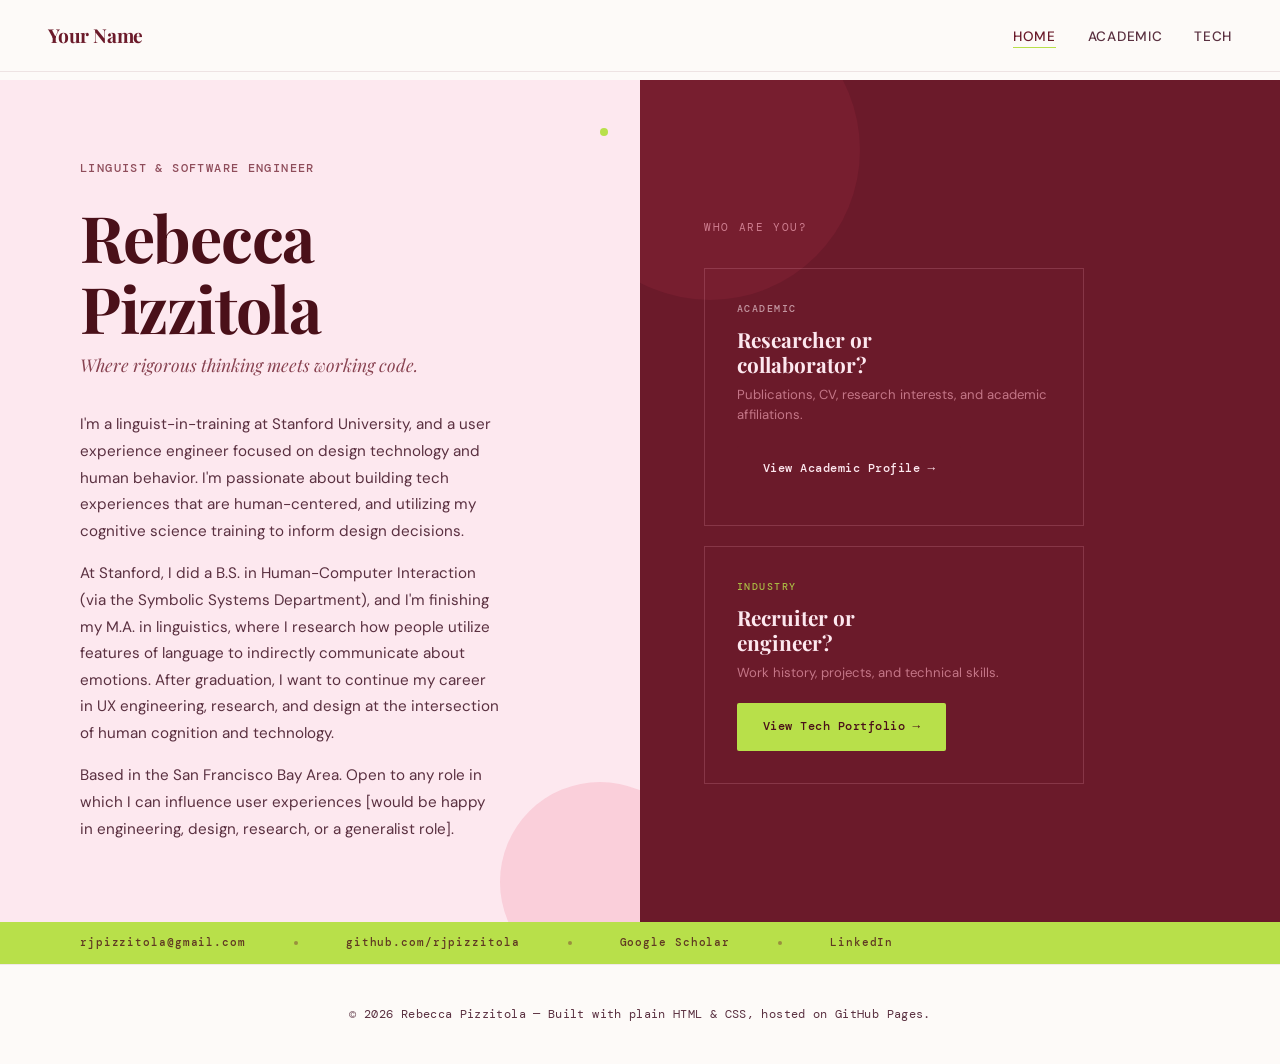
==== index.html @ 786dcca0 "building wesbite" ====
<!doctype html>
<html lang="en">
  <head>
    <meta charset="UTF-8" />
    <meta name="viewport" content="width=device-width, initial-scale=1.0" />
    <title>Rebecca Pizzitola</title>
    <link rel="stylesheet" href="style.css" />
    <style>
      /* ---- HERO ---- */
      .hero {
        min-height: 100vh;
        display: grid;
        grid-template-columns: 1fr 1fr;
        padding-top: 5rem;
      }

      .hero-left {
        background: var(--pink-light);
        display: flex;
        flex-direction: column;
        justify-content: center;
        padding: 5rem 4rem 5rem 5rem;
        position: relative;
        overflow: hidden;
      }

      .hero-left::after {
        content: "";
        position: absolute;
        bottom: -60px;
        right: -60px;
        width: 200px;
        height: 200px;
        background: var(--pink);
        border-radius: 50%;
        opacity: 0.4;
      }

      .hero-left::before {
        content: "";
        position: absolute;
        top: 3rem;
        right: 2rem;
        width: 8px;
        height: 8px;
        background: var(--lime);
        border-radius: 50%;
      }

      .hero-eyebrow {
        font-family: "DM Mono", monospace;
        font-size: 0.72rem;
        font-weight: 500;
        letter-spacing: 0.12em;
        text-transform: uppercase;
        color: var(--maroon);
        margin-bottom: 1.5rem;
        opacity: 0.75;
      }

      .hero-name {
        font-family: "Playfair Display", serif;
        font-size: clamp(2.8rem, 5vw, 4.2rem);
        font-weight: 700;
        color: var(--maroon-dark);
        line-height: 1.1;
        margin-bottom: 0.5rem;
        letter-spacing: -0.02em;
      }

      .hero-tagline {
        font-family: "Playfair Display", serif;
        font-style: italic;
        font-size: 1.1rem;
        color: var(--maroon);
        margin-bottom: 2rem;
        opacity: 0.8;
      }

      .hero-about {
        font-size: 0.95rem;
        line-height: 1.75;
        color: var(--text-muted);
        max-width: 420px;
        position: relative;
        z-index: 1;
      }

      .hero-about p + p {
        margin-top: 1rem;
      }

      /* ---- FORK PANEL ---- */
      .hero-right {
        background: var(--maroon);
        display: flex;
        flex-direction: column;
        justify-content: center;
        align-items: flex-start;
        padding: 5rem 5rem 5rem 4rem;
        gap: 0;
        position: relative;
        overflow: hidden;
      }

      .hero-right::before {
        content: "";
        position: absolute;
        top: -80px;
        left: -80px;
        width: 300px;
        height: 300px;
        background: var(--maroon-light);
        border-radius: 50%;
        opacity: 0.4;
      }

      .fork-heading {
        font-family: "DM Mono", monospace;
        font-size: 0.68rem;
        letter-spacing: 0.15em;
        text-transform: uppercase;
        color: var(--pink);
        opacity: 0.7;
        margin-bottom: 2rem;
        position: relative;
        z-index: 1;
      }

      .fork-card {
        position: relative;
        z-index: 1;
        width: 100%;
        max-width: 380px;
        padding: 2rem;
        border: 1px solid rgba(244, 167, 185, 0.2);
        margin-bottom: 1.25rem;
        transition:
          border-color 0.2s,
          background 0.2s;
      }

      .fork-card:last-of-type {
        margin-bottom: 0;
      }

      .fork-card:hover {
        border-color: rgba(244, 167, 185, 0.5);
        background: rgba(244, 167, 185, 0.05);
      }

      .fork-card-label {
        font-family: "DM Mono", monospace;
        font-size: 0.65rem;
        font-weight: 500;
        letter-spacing: 0.14em;
        text-transform: uppercase;
        margin-bottom: 0.6rem;
      }

      .fork-card-label.academic {
        color: var(--pink-light);
        opacity: 0.6;
      }

      .fork-card-label.tech {
        color: var(--lime);
        opacity: 0.8;
      }

      .fork-card-title {
        font-family: "Playfair Display", serif;
        font-size: 1.3rem;
        font-weight: 700;
        color: var(--pink-light);
        margin-bottom: 0.5rem;
        line-height: 1.2;
      }

      .fork-card-desc {
        font-size: 0.82rem;
        color: var(--pink);
        opacity: 0.65;
        margin-bottom: 1.25rem;
        line-height: 1.55;
      }

      /* ---- BOTTOM STRIP ---- */
      .strip {
        background: var(--lime);
        padding: 0.75rem 5rem;
        display: flex;
        align-items: center;
        gap: 3rem;
        overflow: hidden;
      }

      .strip-item {
        font-family: "DM Mono", monospace;
        font-size: 0.7rem;
        font-weight: 500;
        letter-spacing: 0.08em;
        color: var(--maroon-dark);
        white-space: nowrap;
        text-decoration: none;
        opacity: 0.8;
      }

      .strip-dot {
        width: 4px;
        height: 4px;
        background: var(--maroon);
        border-radius: 50%;
        opacity: 0.4;
        flex-shrink: 0;
      }
    </style>
  </head>
  <body>
    <nav>
      <a href="index.html" class="wordmark">Your Name</a>
      <ul class="nav-links">
        <li><a href="index.html" class="active">Home</a></li>
        <li><a href="academic.html">Academic</a></li>
        <li><a href="tech.html">Tech</a></li>
      </ul>
    </nav>

    <main>
      <section class="hero">
        <!-- LEFT: About -->
        <div class="hero-left">
          <p class="hero-eyebrow">Linguist &amp; Software Engineer</p>
          <h1 class="hero-name">Rebecca<br />Pizzitola</h1>
          <p class="hero-tagline">
            Where rigorous thinking meets working code.
          </p>
          <div class="hero-about">
            <p>
              I'm a linguist-in-training at Stanford University, and a user
              experience engineer focused on design technology and human
              behavior. I'm passionate about building tech experiences that are
              human-centered, and utilizing my cognitive science training to
              inform design decisions.
            </p>
            <p>
              At Stanford, I did a B.S. in Human-Computer Interaction (via the
              Symbolic Systems Department), and I'm finishing my M.A. in
              linguistics, where I research how people utilize features of
              language to indirectly communicate about emotions. After
              graduation, I want to continue my career in UX engineering,
              research, and design at the intersection of human cognition and
              technology.
            </p>
            <p>
              Based in the San Francisco Bay Area. Open to any role in which I
              can influence user experiences [would be happy in engineering,
              design, research, or a generalist role].
            </p>
          </div>
        </div>

        <!-- RIGHT: Forks -->
        <div class="hero-right">
          <p class="fork-heading">Who are you?</p>

          <!-- Academic Fork -->
          <div class="fork-card">
            <p class="fork-card-label academic">Academic</p>
            <h2 class="fork-card-title">Researcher or<br />collaborator?</h2>
            <p class="fork-card-desc">
              Publications, CV, research interests, and academic affiliations.
            </p>
            <a href="academic.html" class="btn-fork btn-fork-academic">
              View Academic Profile →
            </a>
          </div>

          <!-- Tech Fork -->
          <div class="fork-card">
            <p class="fork-card-label tech">Industry</p>
            <h2 class="fork-card-title">Recruiter or<br />engineer?</h2>
            <p class="fork-card-desc">
              Work history, projects, and technical skills.
            </p>
            <a href="tech.html" class="btn-fork btn-fork-tech">
              View Tech Portfolio →
            </a>
          </div>
        </div>
      </section>

      <!-- Lime strip with quick links / social -->
      <div class="strip">
        <a href="mailto:rjpizzitola@gmail.com" class="strip-item"
          >rjpizzitola@gmail.com</a
        >
        <div class="strip-dot"></div>
        <a
          href="https://github.com/rjpizzitola"
          class="strip-item"
          target="_blank"
          >github.com/rjpizzitola</a
        >
        <div class="strip-dot"></div>
        <a
          href="https://scholar.google.com/citations?user=XNNVK7IAAAAJ&hl=en&oi=ao"
          class="strip-item"
          target="_blank"
          >Google Scholar</a
        >
        <div class="strip-dot"></div>
        <a
          href="https://linkedin.com/in/rebecca-j-pizzitola"
          class="strip-item"
          target="_blank"
          >LinkedIn</a
        >
      </div>
    </main>

    <footer>
      &copy; 2026 Rebecca Pizzitola — Built with plain HTML &amp; CSS, hosted on
      GitHub Pages.
    </footer>
  </body>
</html>
---- style.css ----
@import url('https://fonts.googleapis.com/css2?family=Playfair+Display:ital,wght@0,400;0,700;1,400&family=DM+Mono:wght@400;500&family=DM+Sans:wght@300;400;500&display=swap');

:root {
  --pink: #f4a7b9;
  --pink-light: #fde8ef;
  --pink-mid: #e8789a;
  --maroon: #6b1a2a;
  --maroon-light: #8b2438;
  --maroon-dark: #4a1019;
  --lime: #b8e04a;
  --lime-dark: #8ab52e;
  --lime-light: #ddf07a;
  --white: #fdfaf8;
  --off-white: #f7f2ee;
  --text: #1a0a0e;
  --text-muted: #5a3040;
}

* {
  margin: 0;
  padding: 0;
  box-sizing: border-box;
}

html {
  scroll-behavior: smooth;
}

body {
  font-family: 'DM Sans', sans-serif;
  background: var(--white);
  color: var(--text);
  font-size: 16px;
  line-height: 1.6;
}

/* ---- SHARED NAV ---- */
nav {
  position: fixed;
  top: 0;
  left: 0;
  right: 0;
  z-index: 100;
  display: flex;
  align-items: center;
  justify-content: space-between;
  padding: 1.25rem 3rem;
  background: rgba(253, 250, 248, 0.92);
  backdrop-filter: blur(8px);
  border-bottom: 1px solid rgba(107, 26, 42, 0.1);
}

nav .wordmark {
  font-family: 'Playfair Display', serif;
  font-size: 1.2rem;
  font-weight: 700;
  color: var(--maroon);
  text-decoration: none;
  letter-spacing: -0.01em;
}

nav .nav-links {
  display: flex;
  gap: 2rem;
  list-style: none;
}

nav .nav-links a {
  font-size: 0.85rem;
  font-weight: 500;
  text-decoration: none;
  color: var(--text-muted);
  letter-spacing: 0.05em;
  text-transform: uppercase;
  transition: color 0.2s;
}

nav .nav-links a:hover {
  color: var(--maroon);
}

nav .nav-links a.active {
  color: var(--maroon);
  border-bottom: 1.5px solid var(--lime);
  padding-bottom: 2px;
}

/* ---- FORK BUTTONS ---- */
.btn-fork {
  display: inline-flex;
  align-items: center;
  gap: 0.6rem;
  padding: 0.85rem 1.6rem;
  border-radius: 2px;
  font-family: 'DM Mono', monospace;
  font-size: 0.78rem;
  font-weight: 500;
  letter-spacing: 0.04em;
  text-decoration: none;
  transition: all 0.2s ease;
  cursor: pointer;
  border: none;
}

.btn-fork-academic {
  background: var(--maroon);
  color: var(--pink-light);
}

.btn-fork-academic:hover {
  background: var(--maroon-dark);
  transform: translateY(-2px);
  box-shadow: 0 4px 16px rgba(107, 26, 42, 0.25);
}

.btn-fork-tech {
  background: var(--lime);
  color: var(--maroon-dark);
}

.btn-fork-tech:hover {
  background: var(--lime-dark);
  transform: translateY(-2px);
  box-shadow: 0 4px 16px rgba(184, 224, 74, 0.4);
}

/* ---- FOOTER ---- */
footer {
  text-align: center;
  padding: 2.5rem;
  font-family: 'DM Mono', monospace;
  font-size: 0.75rem;
  color: var(--text-muted);
  border-top: 1px solid rgba(107, 26, 42, 0.08);
  letter-spacing: 0.03em;
}
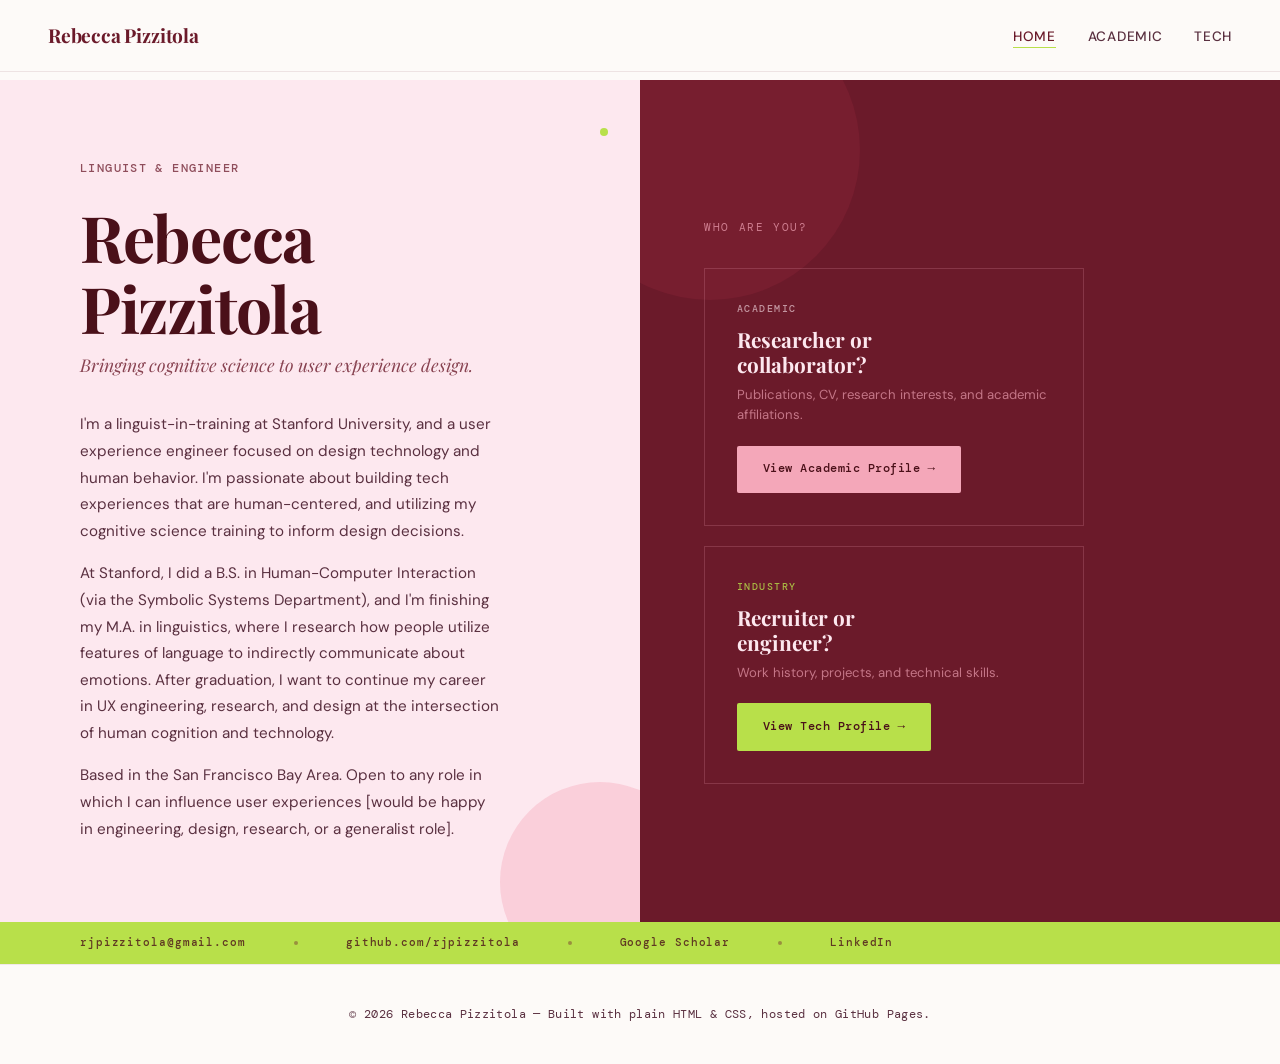
==== commit b033c335: "minor updates" ====
--- a/index.html
+++ b/index.html
@@ -218,7 +218,7 @@
   </head>
   <body>
     <nav>
-      <a href="index.html" class="wordmark">Your Name</a>
+      <a href="index.html" class="wordmark">Rebecca Pizzitola</a>
       <ul class="nav-links">
         <li><a href="index.html" class="active">Home</a></li>
         <li><a href="academic.html">Academic</a></li>
@@ -230,10 +230,10 @@
       <section class="hero">
         <!-- LEFT: About -->
         <div class="hero-left">
-          <p class="hero-eyebrow">Linguist &amp; Software Engineer</p>
+          <p class="hero-eyebrow">Linguist &amp; Engineer</p>
           <h1 class="hero-name">Rebecca<br />Pizzitola</h1>
           <p class="hero-tagline">
-            Where rigorous thinking meets working code.
+            Bringing cognitive science to user experience design.
           </p>
           <div class="hero-about">
             <p>
@@ -284,7 +284,7 @@
               Work history, projects, and technical skills.
             </p>
             <a href="tech.html" class="btn-fork btn-fork-tech">
-              View Tech Portfolio →
+              View Tech Profile →
             </a>
           </div>
         </div>
--- a/style.css
+++ b/style.css
@@ -1,4 +1,4 @@
-@import url('https://fonts.googleapis.com/css2?family=Playfair+Display:ital,wght@0,400;0,700;1,400&family=DM+Mono:wght@400;500&family=DM+Sans:wght@300;400;500&display=swap');
+@import url("https://fonts.googleapis.com/css2?family=Playfair+Display:ital,wght@0,400;0,700;1,400&family=DM+Mono:wght@400;500&family=DM+Sans:wght@300;400;500&display=swap");
 
 :root {
   --pink: #f4a7b9;
@@ -27,7 +27,7 @@
 }
 
 body {
-  font-family: 'DM Sans', sans-serif;
+  font-family: "DM Sans", sans-serif;
   background: var(--white);
   color: var(--text);
   font-size: 16px;
@@ -51,7 +51,7 @@
 }
 
 nav .wordmark {
-  font-family: 'Playfair Display', serif;
+  font-family: "Playfair Display", serif;
   font-size: 1.2rem;
   font-weight: 700;
   color: var(--maroon);
@@ -92,7 +92,7 @@
   gap: 0.6rem;
   padding: 0.85rem 1.6rem;
   border-radius: 2px;
-  font-family: 'DM Mono', monospace;
+  font-family: "DM Mono", monospace;
   font-size: 0.78rem;
   font-weight: 500;
   letter-spacing: 0.04em;
@@ -103,14 +103,14 @@
 }
 
 .btn-fork-academic {
-  background: var(--maroon);
-  color: var(--pink-light);
+  background: var(--pink);
+  color: var(--maroon-dark);
 }
 
 .btn-fork-academic:hover {
-  background: var(--maroon-dark);
+  background: var(--pink-mid);
   transform: translateY(-2px);
-  box-shadow: 0 4px 16px rgba(107, 26, 42, 0.25);
+  box-shadow: 0 4px 16px rgba(244, 167, 185, 0.4);
 }
 
 .btn-fork-tech {
@@ -128,7 +128,7 @@
 footer {
   text-align: center;
   padding: 2.5rem;
-  font-family: 'DM Mono', monospace;
+  font-family: "DM Mono", monospace;
   font-size: 0.75rem;
   color: var(--text-muted);
   border-top: 1px solid rgba(107, 26, 42, 0.08);
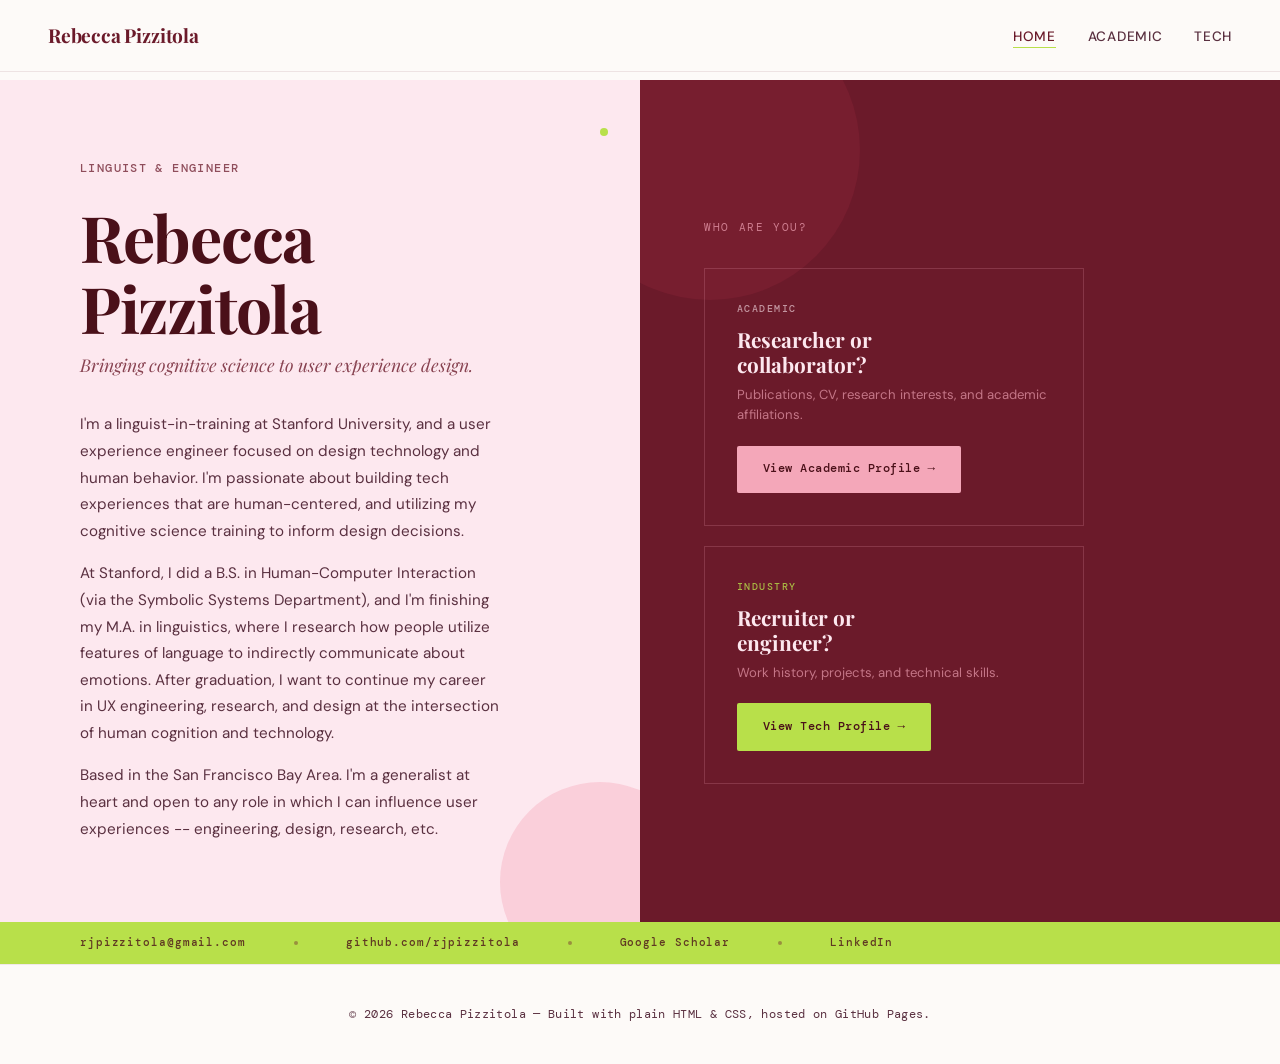
==== commit cad7a6fb: "minor change to wording" ====
--- a/index.html
+++ b/index.html
@@ -253,9 +253,9 @@
               technology.
             </p>
             <p>
-              Based in the San Francisco Bay Area. Open to any role in which I
-              can influence user experiences [would be happy in engineering,
-              design, research, or a generalist role].
+              Based in the San Francisco Bay Area. I'm a generalist at heart and
+              open to any role in which I can influence user experiences --
+              engineering, design, research, etc.
             </p>
           </div>
         </div>
